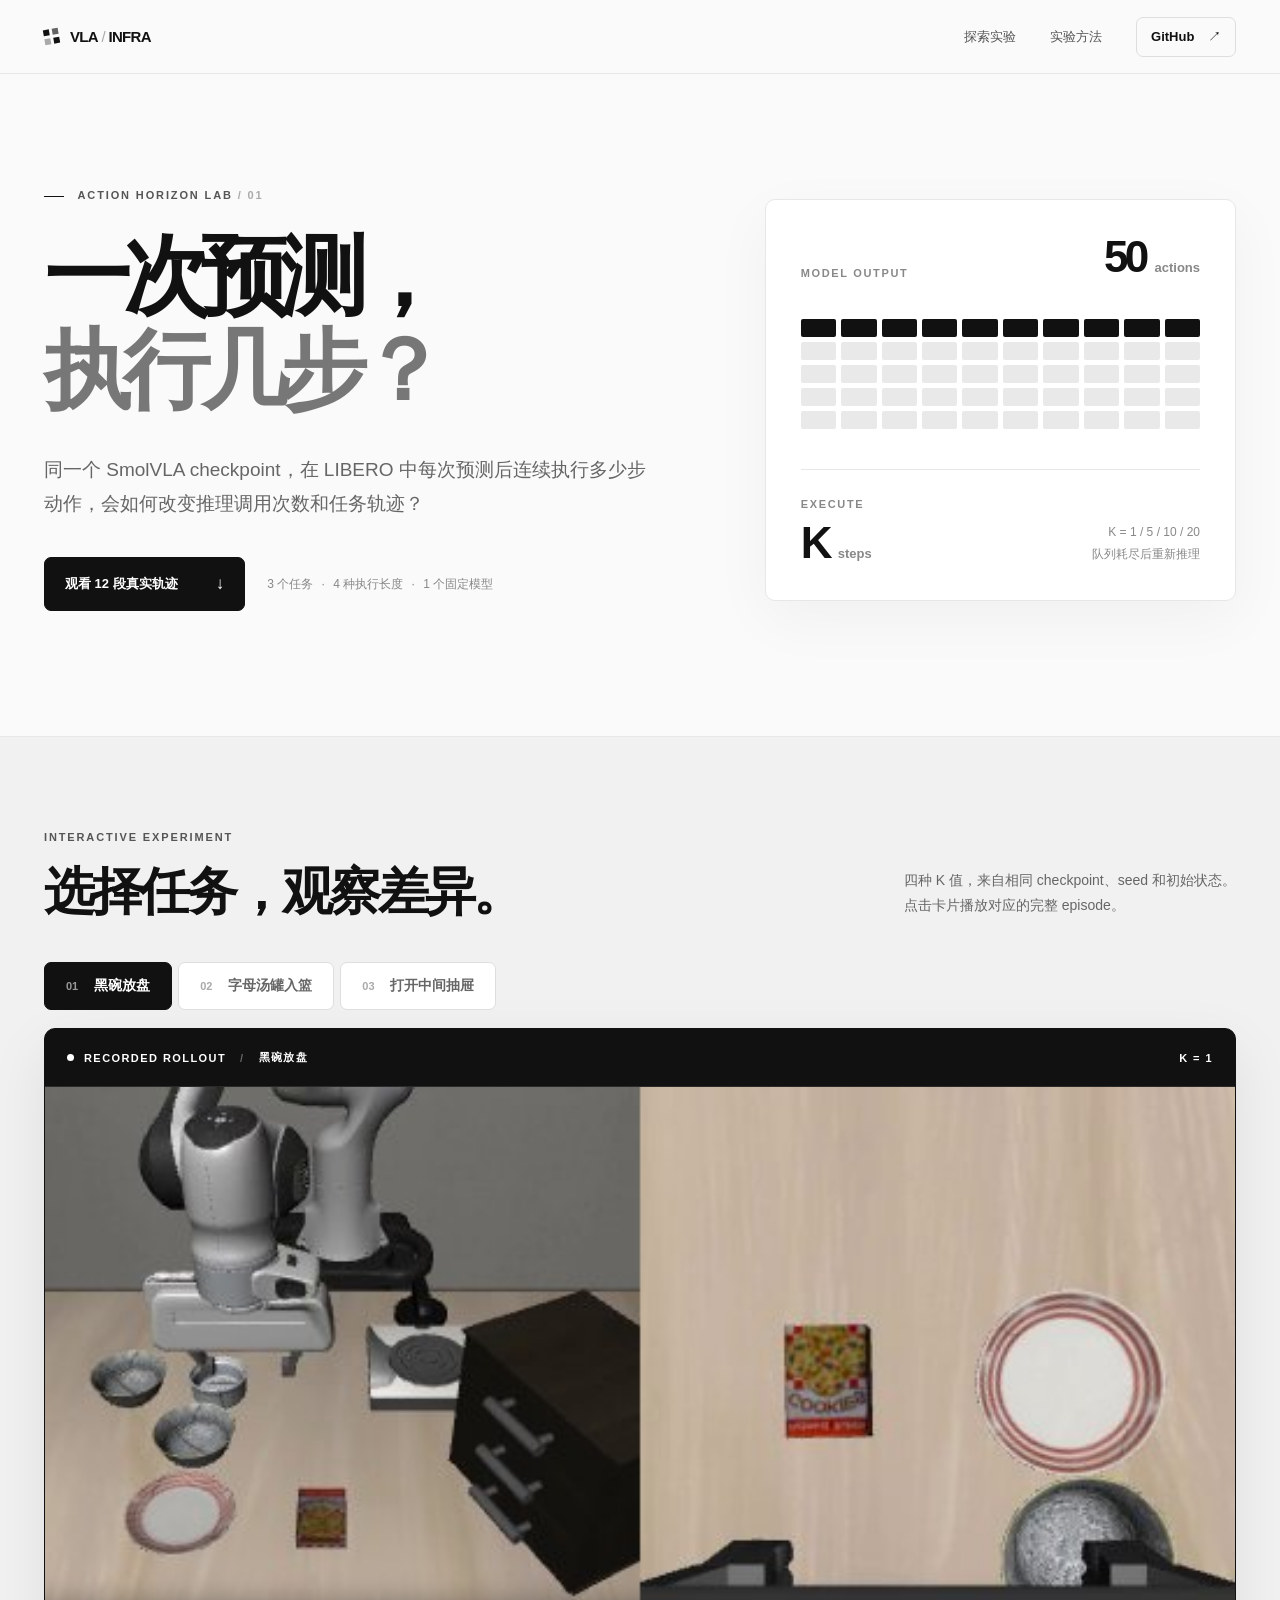
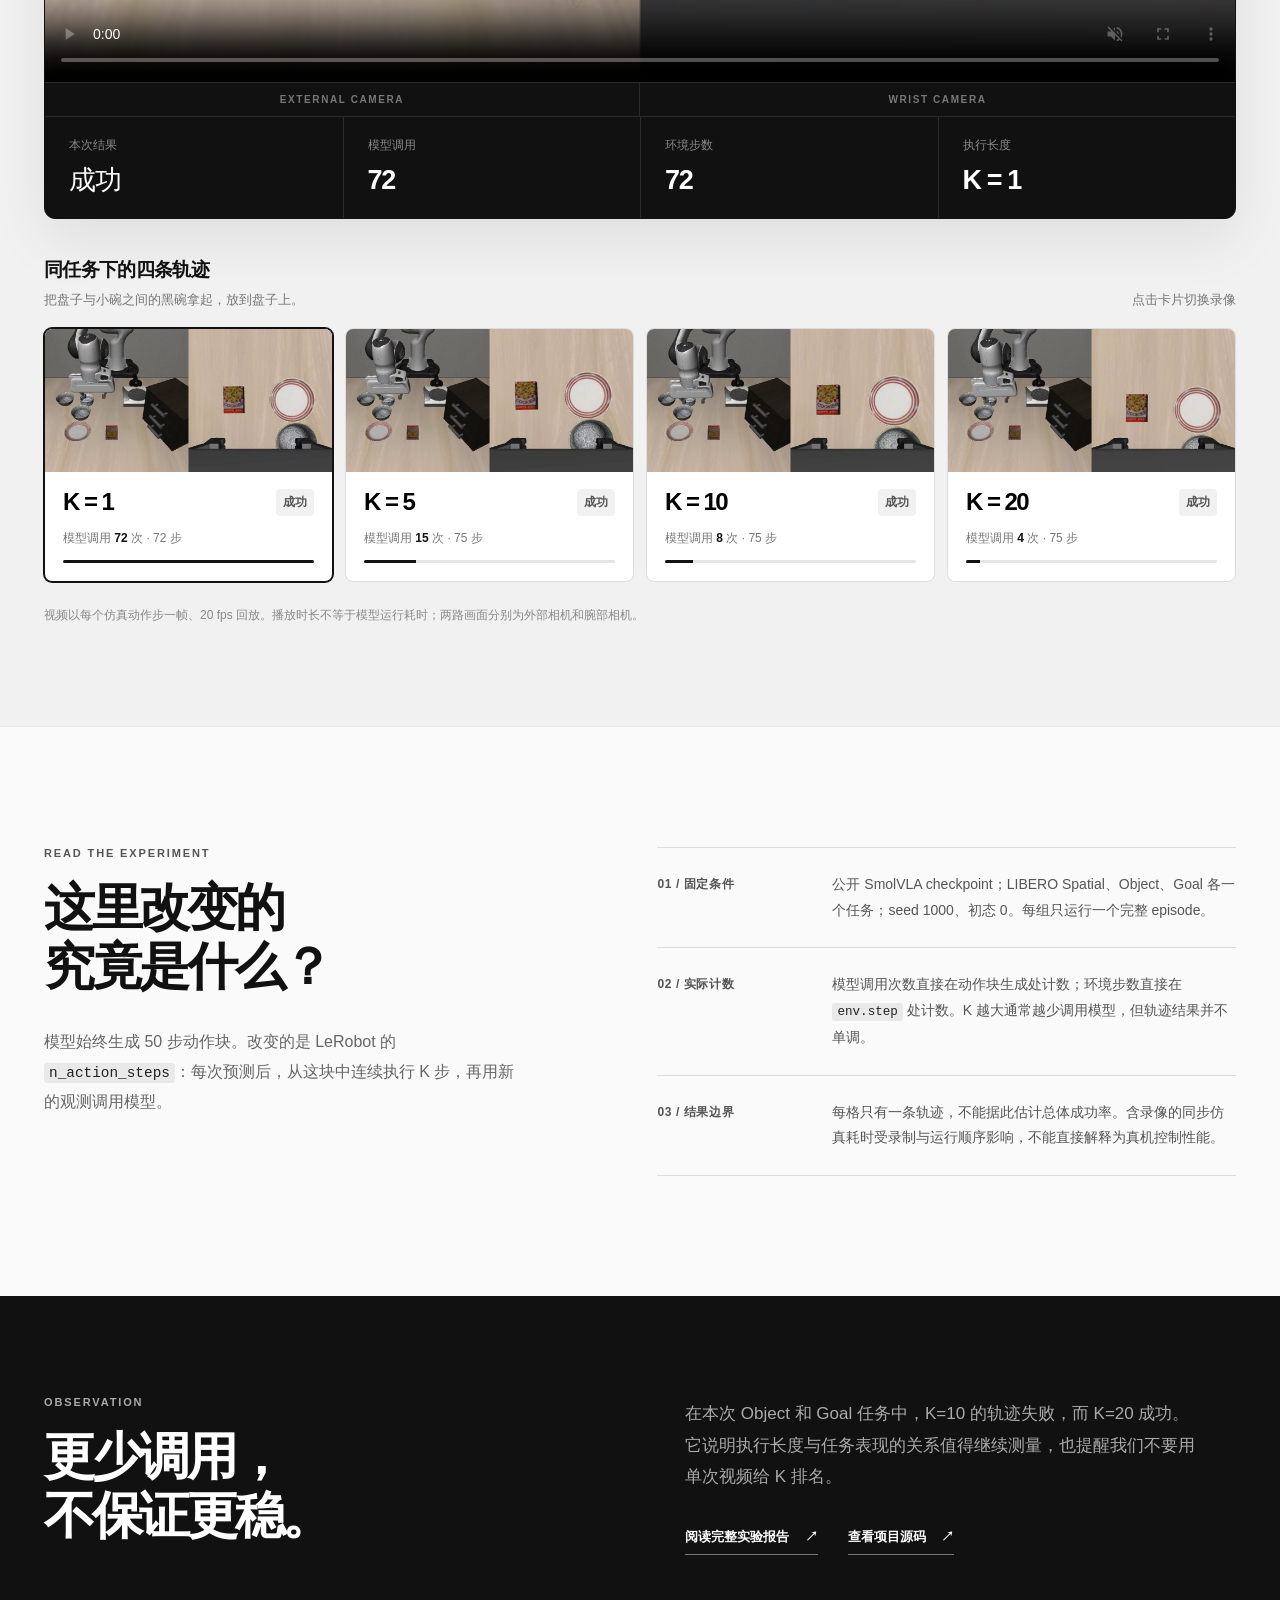
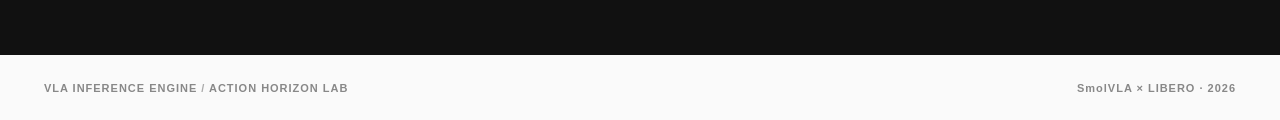
==== docs/index.html @ dbf10b49 "Add action horizon experiment and interactive showcase" ====
<!doctype html>
<html lang="zh-CN">
  <head>
    <meta charset="utf-8">
    <meta name="viewport" content="width=device-width, initial-scale=1">
    <meta name="theme-color" content="#fafafa">
    <meta name="description" content="SmolVLA × LIBERO：固定 50 步预测块，交互比较每次执行 1、5、10、20 步时的真实任务轨迹。">
    <title>Action Horizon Lab · VLA Inference Engine</title>
    <link rel="stylesheet" href="showcase/style.css">
    <script src="showcase/app.js" defer></script>
  </head>
  <body>
    <header class="site-header">
      <a class="brand" href="#top" aria-label="Action Horizon Lab 首页"><span class="brand-mark" aria-hidden="true"><i></i><i></i><i></i><i></i></span><span>VLA<span class="brand-light"> / </span>INFRA</span></a>
      <nav class="top-nav" aria-label="主导航">
        <a href="#explore">探索实验</a>
        <a href="#method">实验方法</a>
        <a class="repo-link" href="https://github.com/33Lucas33/VLA-Inference-Engine" target="_blank" rel="noopener noreferrer">GitHub <span aria-hidden="true">↗</span></a>
      </nav>
    </header>

    <main id="top">
      <section class="hero page-wrap" aria-labelledby="hero-title">
        <div class="hero-copy">
          <p class="eyebrow"><span class="eyebrow-line"></span> ACTION HORIZON LAB <span class="muted">/ 01</span></p>
          <h1 id="hero-title">一次预测，<br><span>执行几步？</span></h1>
          <p class="hero-lede">同一个 SmolVLA checkpoint，在 LIBERO 中每次预测后连续执行多少步动作，会如何改变推理调用次数和任务轨迹？</p>
          <div class="hero-actions"><a class="primary-action" href="#explore">观看 12 段真实轨迹 <span aria-hidden="true">↓</span></a><span class="hero-meta">3 个任务 <span>·</span> 4 种执行长度 <span>·</span> 1 个固定模型</span></div>
        </div>
        <div class="hero-diagram" aria-label="固定预测 50 步，每次只执行 K 步，然后重新预测">
          <div class="diagram-top"><span>MODEL OUTPUT</span><strong>50 <small>actions</small></strong></div>
          <div class="action-grid" aria-hidden="true"></div>
          <div class="diagram-rule"></div>
          <div class="diagram-bottom"><div><span>EXECUTE</span><strong>K <small>steps</small></strong></div><div class="diagram-note">K = 1 / 5 / 10 / 20<br>队列耗尽后重新推理</div></div>
        </div>
      </section>

      <section id="explore" class="explore-section">
        <div class="page-wrap">
          <div class="section-heading"><div><p class="eyebrow">INTERACTIVE EXPERIMENT</p><h2>选择任务，观察差异。</h2></div><p>四种 K 值，来自相同 checkpoint、seed 和初始状态。<br>点击卡片播放对应的完整 episode。</p></div>
          <div class="task-tabs" role="group" aria-label="选择 LIBERO 任务">
            <button class="task-tab is-active" type="button" data-task="libero_spatial" aria-pressed="true"><span class="task-index">01</span> 黑碗放盘</button>
            <button class="task-tab" type="button" data-task="libero_object" aria-pressed="false"><span class="task-index">02</span> 字母汤罐入篮</button>
            <button class="task-tab" type="button" data-task="libero_goal" aria-pressed="false"><span class="task-index">03</span> 打开中间抽屉</button>
          </div>
          <div class="viewer-shell">
            <div class="viewer-topline"><div class="viewer-label"><span class="live-dot"></span> RECORDED ROLLOUT <span class="viewer-divider">/</span> <span id="viewer-task-name">黑碗放盘</span></div><span id="viewer-case">K = 1</span></div>
            <div class="video-frame"><video id="episode-video" controls muted playsinline preload="metadata" aria-label="LIBERO 双相机任务录像"></video><div id="video-loading" class="video-loading">正在加载实验数据…</div></div>
            <div class="camera-labels"><span>EXTERNAL CAMERA</span><span>WRIST CAMERA</span></div>
            <div class="viewer-stats" aria-live="polite">
              <div><span class="stat-label">本次结果</span><strong id="stat-result">—</strong></div>
              <div><span class="stat-label">模型调用</span><strong id="stat-calls">—</strong></div>
              <div><span class="stat-label">环境步数</span><strong id="stat-steps">—</strong></div>
              <div><span class="stat-label">执行长度</span><strong id="stat-horizon">—</strong></div>
            </div>
          </div>
          <div class="case-heading"><div><h3>同任务下的四条轨迹</h3><p id="task-instruction">—</p></div><span>点击卡片切换录像</span></div>
          <div id="case-grid" class="case-grid" role="group" aria-label="选择每次预测后的执行步数"></div>
          <p class="explore-caption">视频以每个仿真动作步一帧、20 fps 回放。播放时长不等于模型运行耗时；两路画面分别为外部相机和腕部相机。</p>
        </div>
      </section>

      <section id="method" class="method-section page-wrap">
        <div class="method-intro"><p class="eyebrow">READ THE EXPERIMENT</p><h2>这里改变的<br>究竟是什么？</h2><p>模型始终生成 50 步动作块。改变的是 LeRobot 的 <code>n_action_steps</code>：每次预测后，从这块中连续执行 K 步，再用新的观测调用模型。</p></div>
        <div class="method-list">
          <div class="method-item"><span>01 / 固定条件</span><p>公开 SmolVLA checkpoint；LIBERO Spatial、Object、Goal 各一个任务；seed 1000、初态 0。每组只运行一个完整 episode。</p></div>
          <div class="method-item"><span>02 / 实际计数</span><p>模型调用次数直接在动作块生成处计数；环境步数直接在 <code>env.step</code> 处计数。K 越大通常越少调用模型，但轨迹结果并不单调。</p></div>
          <div class="method-item"><span>03 / 结果边界</span><p>每格只有一条轨迹，不能据此估计总体成功率。含录像的同步仿真耗时受录制与运行顺序影响，不能直接解释为真机控制性能。</p></div>
        </div>
      </section>

      <section class="takeaway-section"><div class="page-wrap takeaway-layout"><div><p class="eyebrow">OBSERVATION</p><h2>更少调用，<br>不保证更稳。</h2></div><div><p>在本次 Object 和 Goal 任务中，K=10 的轨迹失败，而 K=20 成功。它说明执行长度与任务表现的关系值得继续测量，也提醒我们不要用单次视频给 K 排名。</p><div class="takeaway-links"><a href="https://github.com/33Lucas33/VLA-Inference-Engine/blob/main/docs/experiments/action_horizon_20261120/REPORT.zh-CN.md" target="_blank" rel="noopener noreferrer">阅读完整实验报告 <span aria-hidden="true">↗</span></a><a href="https://github.com/33Lucas33/VLA-Inference-Engine" target="_blank" rel="noopener noreferrer">查看项目源码 <span aria-hidden="true">↗</span></a></div></div></div></section>
    </main>
    <footer class="site-footer page-wrap"><span>VLA INFERENCE ENGINE <span class="muted">/</span> ACTION HORIZON LAB</span><span>SmolVLA × LIBERO · 2026</span></footer>
  </body>
</html>
---- docs/showcase/style.css ----
:root{color-scheme:light;font-family:Inter,"Helvetica Neue",Arial,"Noto Sans SC","Microsoft YaHei",sans-serif;font-size:16px;background:#fafafa;color:#111;scroll-behavior:smooth}*{box-sizing:border-box}body{margin:0}button,video{font:inherit}a{color:inherit;text-decoration:none}button{cursor:pointer}.page-wrap{width:min(1280px,calc(100% - 88px));margin:0 auto}.site-header{height:74px;border-bottom:1px solid #e7e7e7;display:flex;align-items:center;justify-content:space-between;padding:0 max(44px,calc((100vw - 1280px)/2));background:rgba(250,250,250,.92);position:relative;z-index:2}.brand{display:inline-flex;align-items:center;gap:11px;font-size:15px;font-weight:760;letter-spacing:-.045em}.brand-light{font-weight:400;color:#aaa}.brand-mark{display:grid;grid-template-columns:repeat(2,6px);gap:3px;transform:rotate(-10deg)}.brand-mark i{height:6px;width:6px;background:#111;display:block}.brand-mark i:nth-child(2){opacity:.65}.brand-mark i:nth-child(3){opacity:.35}.top-nav{display:flex;align-items:center;gap:34px;font-size:13px;font-weight:550;color:#555}.top-nav a:hover,.takeaway-links a:hover{color:#000}.repo-link{border:1px solid #dedede;border-radius:7px;padding:10px 14px;color:#111}.repo-link:hover{border-color:#999}.repo-link span{margin-left:10px}.hero{display:grid;grid-template-columns:minmax(0,1.16fr) minmax(350px,.84fr);gap:70px;align-items:center;padding-top:115px;padding-bottom:125px;min-height:610px}.eyebrow{font-size:11px;letter-spacing:.17em;font-weight:750;margin:0 0 28px;color:#555}.eyebrow-line{display:inline-block;width:20px;height:1px;background:#111;vertical-align:middle;margin-right:9px}.muted{color:#aaa}.hero h1{font-size:clamp(58px,6.8vw,102px);letter-spacing:-.095em;line-height:1.08;margin:0;font-weight:690}.hero h1 span{color:#777}.hero-lede{font-size:19px;line-height:1.8;color:#666;max-width:605px;margin:36px 0 36px}.hero-actions{display:flex;align-items:center;flex-wrap:wrap;gap:22px}.primary-action{background:#111;color:#fff;display:inline-flex;align-items:center;gap:38px;padding:16px 20px;border:1px solid #111;border-radius:7px;font-size:13px;font-weight:650;transition:background .2s,transform .2s}.primary-action:hover{background:#333;transform:translateY(-2px)}.primary-action span{font-size:17px;font-weight:400}.hero-meta{font-size:12px;color:#888}.hero-meta span{padding:0 5px}.hero-diagram{background:#fff;border:1px solid #e7e7e7;border-radius:10px;box-shadow:0 18px 60px rgba(0,0,0,.045);padding:35px;max-width:475px;width:100%;justify-self:end}.diagram-top,.diagram-bottom{display:flex;align-items:end;justify-content:space-between}.diagram-top>span,.diagram-bottom span{font-size:11px;letter-spacing:.15em;font-weight:700;color:#888}.diagram-top strong,.diagram-bottom strong{font-size:44px;letter-spacing:-.08em;line-height:1;font-weight:650}.diagram-top small,.diagram-bottom small{font-size:13px;font-weight:550;letter-spacing:0;color:#888}.action-grid{display:grid;grid-template-columns:repeat(10,1fr);gap:5px;margin:40px 0}.action-grid i{height:18px;border-radius:2px;background:#e9e9e9}.action-grid i.active{background:#111}.diagram-rule{height:1px;background:#e7e7e7;margin-bottom:28px}.diagram-bottom{align-items:end}.diagram-bottom>div:first-child{display:grid;gap:11px}.diagram-note{font-size:12px;line-height:1.8;color:#888;text-align:right}.explore-section{background:#f1f1f1;border-top:1px solid #e7e7e7;border-bottom:1px solid #e7e7e7;padding:94px 0 100px}.section-heading{display:flex;align-items:end;justify-content:space-between;gap:30px;margin-bottom:40px}.section-heading .eyebrow,.method-section .eyebrow,.takeaway-section .eyebrow{margin-bottom:20px}.section-heading h2,.method-intro h2,.takeaway-section h2{font-size:clamp(36px,4vw,56px);line-height:1.15;letter-spacing:-.065em;margin:0;font-weight:650}.section-heading>p{margin:0 0 4px;font-size:14px;line-height:1.8;color:#666}.task-tabs{display:flex;gap:6px;margin-bottom:18px;flex-wrap:wrap}.task-tab{border:1px solid #dedede;background:#fff;color:#666;padding:14px 21px;border-radius:7px;font-size:14px;font-weight:630;transition:background .15s,border-color .15s,color .15s}.task-tab:hover{border-color:#999}.task-tab.is-active{background:#111;border-color:#111;color:#fff}.task-index{font-size:11px;color:#aaa;margin-right:12px}.task-tab.is-active .task-index{color:#999}.viewer-shell{background:#111;color:#fff;border:1px solid #111;border-radius:11px;overflow:hidden;box-shadow:0 20px 60px rgba(0,0,0,.08)}.viewer-topline{height:58px;padding:0 22px;display:flex;align-items:center;justify-content:space-between;border-bottom:1px solid #2a2a2a;font-size:11px;font-weight:700;letter-spacing:.13em}.viewer-label{display:flex;align-items:center;gap:10px}.live-dot{display:block;width:7px;height:7px;border-radius:50%;background:#fff}.viewer-divider{color:#666;margin:0 4px}.video-frame{background:#090909;position:relative;display:flex;align-items:center;justify-content:center;min-height:350px}.video-frame video{display:block;width:100%;max-height:620px;aspect-ratio:2/1;object-fit:contain;background:#090909}.video-loading{position:absolute;inset:0;display:grid;place-items:center;color:#aaa;font-size:14px;background:#111}.video-loading[hidden]{display:none}.camera-labels{display:grid;grid-template-columns:1fr 1fr;border-top:1px solid #2a2a2a}.camera-labels span{font-size:10px;letter-spacing:.16em;font-weight:700;color:#777;text-align:center;padding:11px}.camera-labels span:first-child{border-right:1px solid #2a2a2a}.viewer-stats{display:grid;grid-template-columns:repeat(4,1fr);border-top:1px solid #2a2a2a}.viewer-stats>div{padding:20px 24px;display:grid;gap:8px}.viewer-stats>div+div{border-left:1px solid #2a2a2a}.stat-label{font-size:12px;color:#888}.viewer-stats strong{font-size:27px;font-weight:580;letter-spacing:-.05em}.viewer-stats strong.fail{color:#ff9b9b}.case-heading{display:flex;align-items:end;justify-content:space-between;gap:20px;margin:38px 0 18px}.case-heading h3{font-size:19px;margin:0 0 7px;letter-spacing:-.035em}.case-heading p,.case-heading>span{font-size:13px;color:#777;line-height:1.5;margin:0}.case-grid{display:grid;grid-template-columns:repeat(4,1fr);gap:12px}.case-card{padding:0;text-align:left;background:#fff;border:1px solid #ddd;border-radius:8px;overflow:hidden;transition:border-color .15s,transform .15s,box-shadow .15s;min-width:0}.case-card:hover{transform:translateY(-2px);border-color:#999}.case-card.is-active{border-color:#111;box-shadow:0 0 0 1px #111}.case-card img{width:100%;aspect-ratio:2/1;object-fit:cover;display:block;background:#222}.card-body{padding:16px 18px 18px}.card-top{display:flex;justify-content:space-between;align-items:center;gap:8px}.card-k{font-size:24px;font-weight:650;letter-spacing:-.065em}.card-status{font-size:12px;font-weight:650;border-radius:4px;padding:5px 7px;background:#f1f1f1;color:#555}.card-status.fail{background:#fff1f1;color:#b92323}.card-details{font-size:12px;color:#777;margin-top:14px}.card-details b{color:#111;font-weight:700}.card-meter{height:3px;background:#e5e5e5;margin-top:13px;border-radius:3px;overflow:hidden}.card-meter i{display:block;height:100%;background:#111}.explore-caption{font-size:12px;color:#888;line-height:1.7;margin:23px 0 0}.method-section{display:grid;grid-template-columns:.95fr 1.05fr;gap:90px;padding-top:120px;padding-bottom:120px}.method-intro>p:last-child{font-size:16px;line-height:1.85;color:#666;max-width:480px;margin:31px 0 0}.method-list{border-top:1px solid #ddd}.method-item{display:grid;grid-template-columns:145px 1fr;gap:30px;padding:24px 0;border-bottom:1px solid #ddd}.method-item>span{font-size:12px;letter-spacing:.05em;font-weight:700;color:#555;margin-top:4px}.method-item p{font-size:14px;line-height:1.85;color:#555;margin:0}.method-item code,.method-intro code{background:#e9e9e9;color:#222;padding:2px 5px;border-radius:3px;font-size:.9em}.takeaway-section{background:#111;color:#fff;padding:100px 0}.takeaway-layout{display:grid;grid-template-columns:1fr 1fr;gap:90px}.takeaway-section .eyebrow{color:#aaa}.takeaway-layout>div:last-child{max-width:520px}.takeaway-layout>div:last-child>p{font-size:17px;line-height:1.85;color:#aaa;margin:2px 0 35px}.takeaway-links{display:flex;flex-wrap:wrap;gap:30px}.takeaway-links a{font-size:13px;font-weight:650;border-bottom:1px solid #777;padding-bottom:8px}.takeaway-links a:hover{color:#ddd}.takeaway-links span{margin-left:12px}.site-footer{display:flex;justify-content:space-between;align-items:center;padding-top:27px;padding-bottom:27px;font-size:11px;letter-spacing:.09em;font-weight:650;color:#888}a:focus-visible,button:focus-visible,video:focus-visible{outline:3px solid #666;outline-offset:3px}@media(max-width:950px){.hero{grid-template-columns:1fr;gap:60px;padding-top:90px;padding-bottom:90px}.hero-diagram{justify-self:start;max-width:530px}.method-section,.takeaway-layout{gap:40px}.case-grid{grid-template-columns:repeat(2,1fr)}}@media(max-width:650px){.page-wrap{width:min(100% - 36px,1280px)}.site-header{padding:0 18px;height:64px}.top-nav{gap:10px}.top-nav>a:not(.repo-link){display:none}.repo-link{padding:9px 11px}.hero{padding-top:72px;padding-bottom:80px;gap:45px;min-height:0}.hero h1{font-size:clamp(53px,12vw,78px)}.hero-lede{font-size:16px;margin:26px 0 28px}.hero-diagram{padding:24px}.action-grid{gap:4px;margin:28px 0}.action-grid i{height:13px}.explore-section{padding:70px 0}.section-heading{display:block}.section-heading>p{margin:22px 0 0}.task-tabs{display:grid;grid-template-columns:1fr}.task-tab{text-align:left}.video-frame{min-height:190px}.viewer-topline{padding:0 14px;font-size:10px}.camera-labels span{font-size:9px}.viewer-stats{grid-template-columns:repeat(2,1fr)}.viewer-stats>div{padding:16px}.viewer-stats>div:nth-child(3){border-left:0;border-top:1px solid #2a2a2a}.viewer-stats>div:nth-child(4){border-top:1px solid #2a2a2a}.case-heading{align-items:start;display:block}.case-heading>span{display:block;margin-top:8px}.case-grid{gap:9px}.card-body{padding:12px}.card-k{font-size:20px}.card-details{line-height:1.6}.method-section,.takeaway-layout{display:block}.method-section{padding-top:80px;padding-bottom:80px}.method-list{margin-top:50px}.method-item{grid-template-columns:1fr;gap:10px}.takeaway-section{padding:75px 0}.takeaway-layout>div:last-child{margin-top:32px}.site-footer{gap:12px;align-items:start;flex-direction:column}}
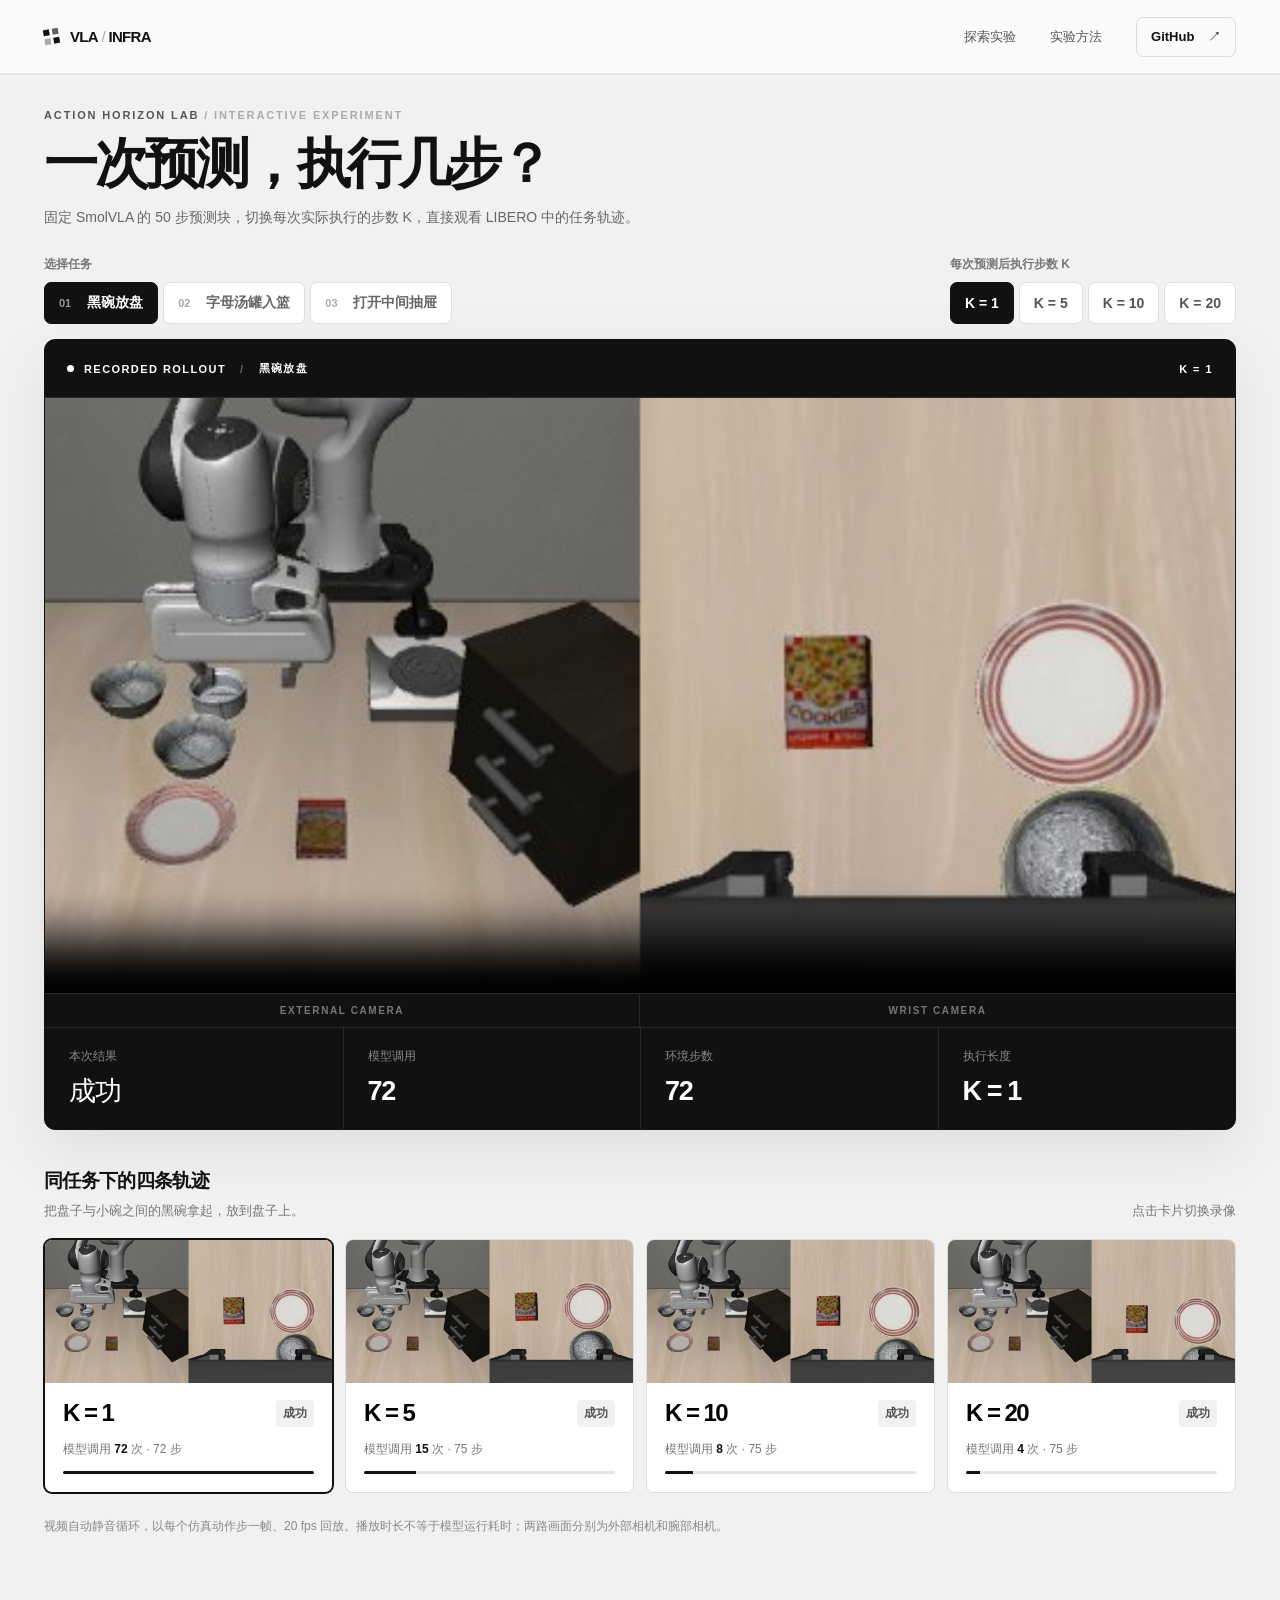
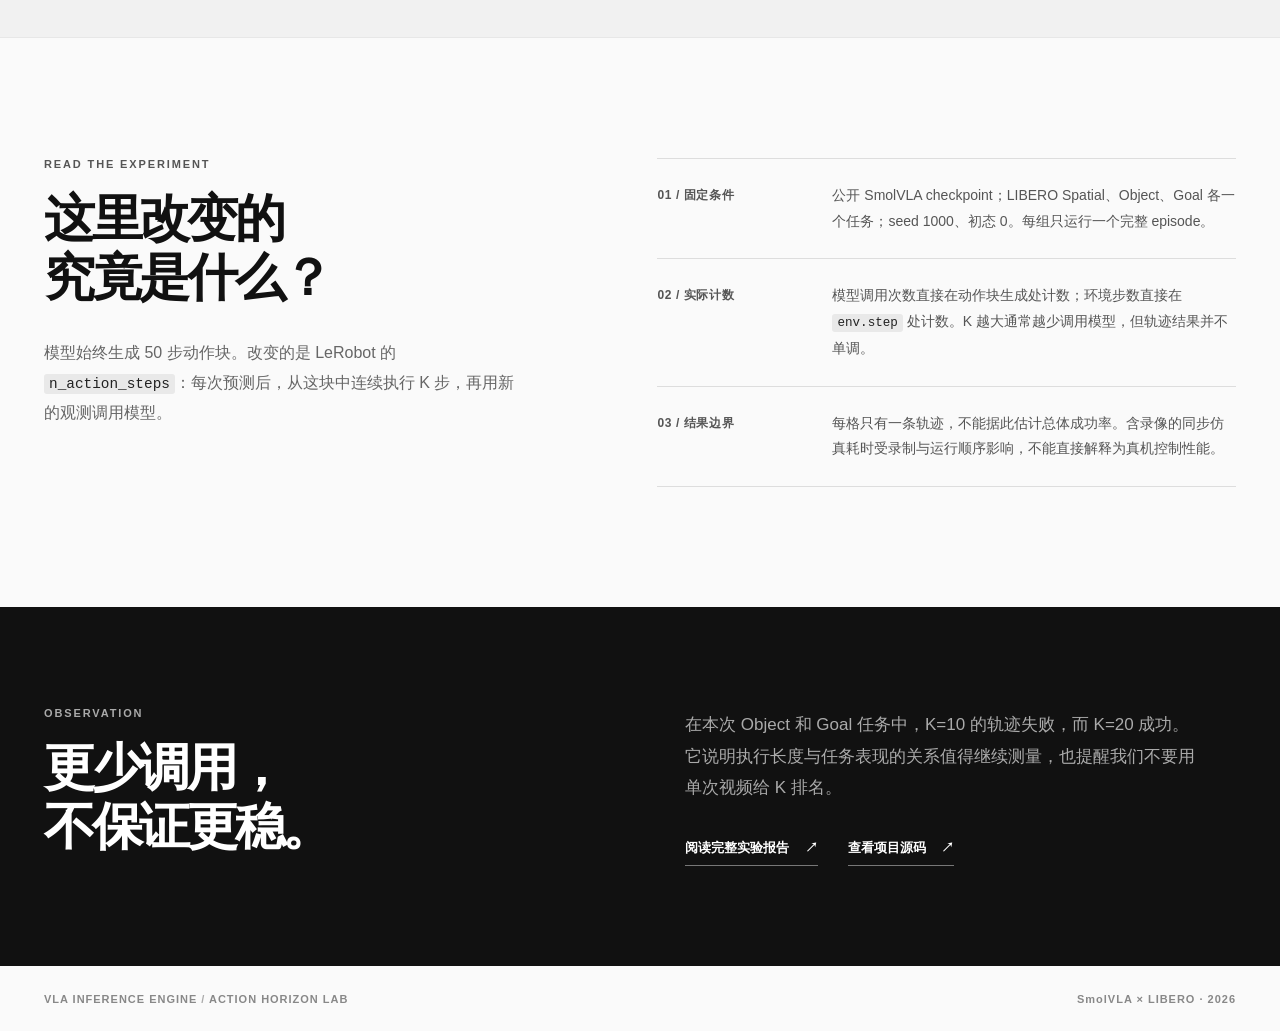
==== commit 9506709f: "Show video and horizon controls on first screen" ====
--- a/docs/index.html
+++ b/docs/index.html
@@ -7,6 +7,7 @@
     <meta name="description" content="SmolVLA × LIBERO：固定 50 步预测块，交互比较每次执行 1、5、10、20 步时的真实任务轨迹。">
     <title>Action Horizon Lab · VLA Inference Engine</title>
     <link rel="stylesheet" href="showcase/style.css">
+    <link rel="stylesheet" href="showcase/first-screen.css">
     <script src="showcase/app.js" defer></script>
   </head>
   <body>
@@ -20,32 +21,35 @@
     </header>
 
     <main id="top">
-      <section class="hero page-wrap" aria-labelledby="hero-title">
-        <div class="hero-copy">
-          <p class="eyebrow"><span class="eyebrow-line"></span> ACTION HORIZON LAB <span class="muted">/ 01</span></p>
-          <h1 id="hero-title">一次预测，<br><span>执行几步？</span></h1>
-          <p class="hero-lede">同一个 SmolVLA checkpoint，在 LIBERO 中每次预测后连续执行多少步动作，会如何改变推理调用次数和任务轨迹？</p>
-          <div class="hero-actions"><a class="primary-action" href="#explore">观看 12 段真实轨迹 <span aria-hidden="true">↓</span></a><span class="hero-meta">3 个任务 <span>·</span> 4 种执行长度 <span>·</span> 1 个固定模型</span></div>
-        </div>
-        <div class="hero-diagram" aria-label="固定预测 50 步，每次只执行 K 步，然后重新预测">
-          <div class="diagram-top"><span>MODEL OUTPUT</span><strong>50 <small>actions</small></strong></div>
-          <div class="action-grid" aria-hidden="true"></div>
-          <div class="diagram-rule"></div>
-          <div class="diagram-bottom"><div><span>EXECUTE</span><strong>K <small>steps</small></strong></div><div class="diagram-note">K = 1 / 5 / 10 / 20<br>队列耗尽后重新推理</div></div>
-        </div>
-      </section>
-
-      <section id="explore" class="explore-section">
+      <section id="explore" class="explore-section first-screen" aria-labelledby="hero-title">
         <div class="page-wrap">
-          <div class="section-heading"><div><p class="eyebrow">INTERACTIVE EXPERIMENT</p><h2>选择任务，观察差异。</h2></div><p>四种 K 值，来自相同 checkpoint、seed 和初始状态。<br>点击卡片播放对应的完整 episode。</p></div>
-          <div class="task-tabs" role="group" aria-label="选择 LIBERO 任务">
-            <button class="task-tab is-active" type="button" data-task="libero_spatial" aria-pressed="true"><span class="task-index">01</span> 黑碗放盘</button>
-            <button class="task-tab" type="button" data-task="libero_object" aria-pressed="false"><span class="task-index">02</span> 字母汤罐入篮</button>
-            <button class="task-tab" type="button" data-task="libero_goal" aria-pressed="false"><span class="task-index">03</span> 打开中间抽屉</button>
+          <div class="first-screen-intro">
+            <p class="eyebrow">ACTION HORIZON LAB <span class="muted">/ INTERACTIVE EXPERIMENT</span></p>
+            <h1 id="hero-title">一次预测，执行几步？</h1>
+            <p>固定 SmolVLA 的 50 步预测块，切换每次实际执行的步数 K，直接观看 LIBERO 中的任务轨迹。</p>
+          </div>
+          <div class="selector-row">
+            <div class="selector-block">
+              <span class="selector-label">选择任务</span>
+              <div class="task-tabs" role="group" aria-label="选择 LIBERO 任务">
+                <button class="task-tab is-active" type="button" data-task="libero_spatial" aria-pressed="true"><span class="task-index">01</span> 黑碗放盘</button>
+                <button class="task-tab" type="button" data-task="libero_object" aria-pressed="false"><span class="task-index">02</span> 字母汤罐入篮</button>
+                <button class="task-tab" type="button" data-task="libero_goal" aria-pressed="false"><span class="task-index">03</span> 打开中间抽屉</button>
+              </div>
+            </div>
+            <div class="selector-block">
+              <span class="selector-label">每次预测后执行步数 K</span>
+              <div class="horizon-tabs" role="group" aria-label="选择每次预测后的执行步数 K">
+                <button class="horizon-tab is-active" type="button" data-horizon="1" aria-pressed="true">K = 1</button>
+                <button class="horizon-tab" type="button" data-horizon="5" aria-pressed="false">K = 5</button>
+                <button class="horizon-tab" type="button" data-horizon="10" aria-pressed="false">K = 10</button>
+                <button class="horizon-tab" type="button" data-horizon="20" aria-pressed="false">K = 20</button>
+              </div>
+            </div>
           </div>
           <div class="viewer-shell">
             <div class="viewer-topline"><div class="viewer-label"><span class="live-dot"></span> RECORDED ROLLOUT <span class="viewer-divider">/</span> <span id="viewer-task-name">黑碗放盘</span></div><span id="viewer-case">K = 1</span></div>
-            <div class="video-frame"><video id="episode-video" controls muted playsinline preload="metadata" aria-label="LIBERO 双相机任务录像"></video><div id="video-loading" class="video-loading">正在加载实验数据…</div></div>
+            <div class="video-frame"><video id="episode-video" src="showcase/videos/spatial-k1.mp4" poster="showcase/posters/spatial-k1.jpg" controls autoplay loop muted playsinline preload="metadata" aria-label="LIBERO 双相机任务录像"></video><div id="video-loading" class="video-loading" hidden>正在加载实验数据…</div></div>
             <div class="camera-labels"><span>EXTERNAL CAMERA</span><span>WRIST CAMERA</span></div>
             <div class="viewer-stats" aria-live="polite">
               <div><span class="stat-label">本次结果</span><strong id="stat-result">—</strong></div>
@@ -56,7 +60,7 @@
           </div>
           <div class="case-heading"><div><h3>同任务下的四条轨迹</h3><p id="task-instruction">—</p></div><span>点击卡片切换录像</span></div>
           <div id="case-grid" class="case-grid" role="group" aria-label="选择每次预测后的执行步数"></div>
-          <p class="explore-caption">视频以每个仿真动作步一帧、20 fps 回放。播放时长不等于模型运行耗时；两路画面分别为外部相机和腕部相机。</p>
+          <p class="explore-caption">视频自动静音循环，以每个仿真动作步一帧、20 fps 回放。播放时长不等于模型运行耗时；两路画面分别为外部相机和腕部相机。</p>
         </div>
       </section>
 
--- a/docs/showcase/first-screen.css
+++ b/docs/showcase/first-screen.css
@@ -0,0 +1,108 @@
+.first-screen {
+  padding-top: 34px;
+}
+
+.first-screen-intro .eyebrow {
+  margin-bottom: 10px;
+}
+
+.first-screen-intro h1 {
+  margin: 0;
+  font-size: clamp(36px, 4.2vw, 56px);
+  font-weight: 650;
+  letter-spacing: -.065em;
+  line-height: 1.2;
+}
+
+.first-screen-intro > p:last-child {
+  margin: 10px 0 0;
+  color: #666;
+  font-size: 14px;
+  line-height: 1.7;
+}
+
+.selector-row {
+  display: flex;
+  align-items: flex-end;
+  justify-content: space-between;
+  flex-wrap: wrap;
+  gap: 22px;
+  margin: 27px 0 15px;
+}
+
+.selector-block {
+  min-width: 0;
+}
+
+.selector-label {
+  display: block;
+  color: #777;
+  font-size: 12px;
+  font-weight: 650;
+  margin-bottom: 9px;
+}
+
+.first-screen .task-tabs,
+.horizon-tabs {
+  display: flex;
+  flex-wrap: wrap;
+  gap: 5px;
+  margin: 0;
+}
+
+.first-screen .task-tab,
+.horizon-tab {
+  min-height: 42px;
+  padding: 10px 14px;
+}
+
+.horizon-tab {
+  background: #fff;
+  border: 1px solid #dedede;
+  border-radius: 7px;
+  color: #555;
+  font-size: 14px;
+  font-weight: 650;
+}
+
+.horizon-tab:hover {
+  border-color: #999;
+}
+
+.horizon-tab.is-active {
+  background: #111;
+  border-color: #111;
+  color: #fff;
+}
+
+@media (max-width: 650px) {
+  .first-screen {
+    padding-top: 24px;
+  }
+
+  .first-screen-intro h1 {
+    font-size: 36px;
+  }
+
+  .selector-row {
+    display: block;
+    margin-top: 20px;
+  }
+
+  .selector-block + .selector-block {
+    margin-top: 14px;
+  }
+
+  .first-screen .task-tabs {
+    display: flex;
+  }
+
+  .first-screen .task-tab {
+    padding: 9px 11px;
+    font-size: 14px;
+  }
+
+  .task-index {
+    display: none;
+  }
+}
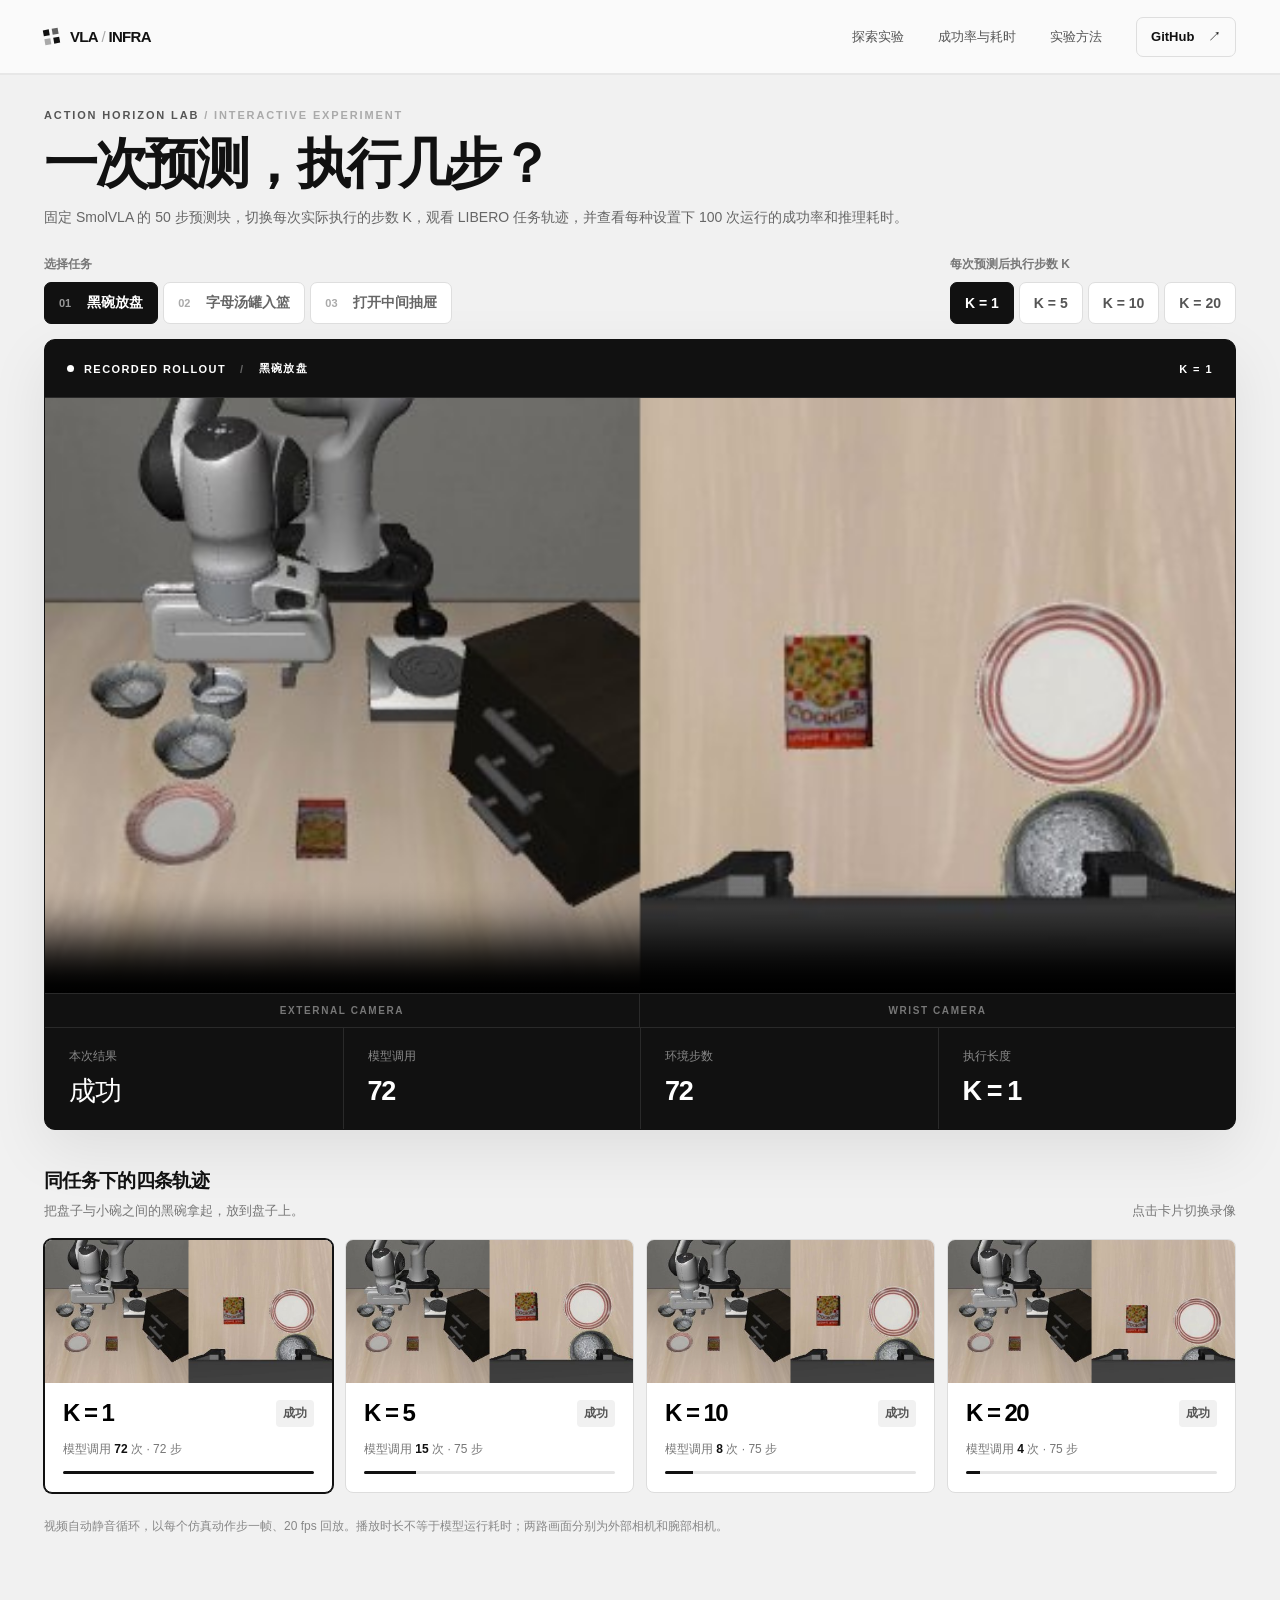
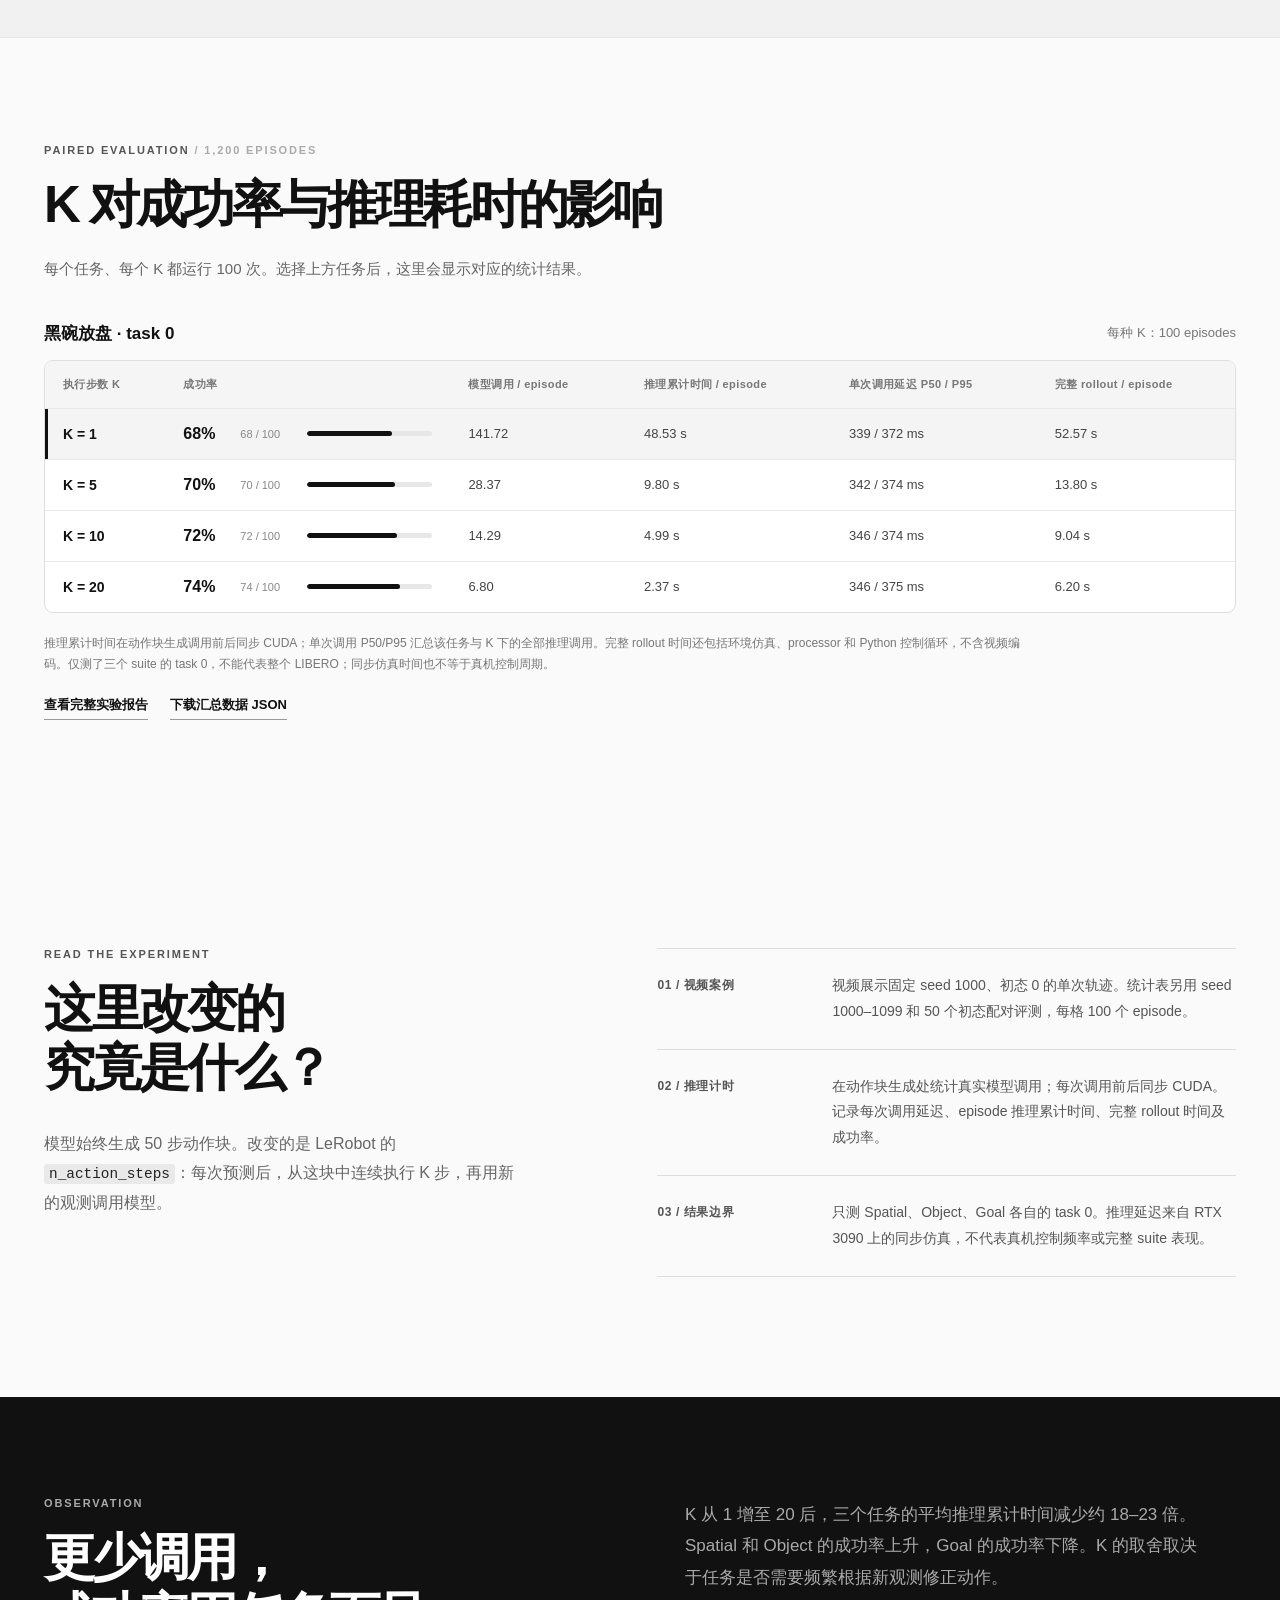
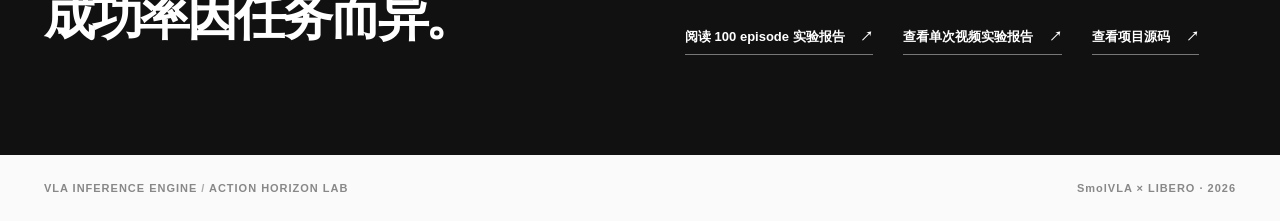
==== commit 3285baf6: "Add K success-rate and inference latency to showcase" ====
--- a/docs/index.html
+++ b/docs/index.html
@@ -4,10 +4,11 @@
     <meta charset="utf-8">
     <meta name="viewport" content="width=device-width, initial-scale=1">
     <meta name="theme-color" content="#fafafa">
-    <meta name="description" content="SmolVLA × LIBERO：固定 50 步预测块，交互比较每次执行 1、5、10、20 步时的真实任务轨迹。">
+    <meta name="description" content="SmolVLA × LIBERO：切换 K 值观看任务轨迹，并比较三个任务各 100 次运行的成功率与推理耗时。">
     <title>Action Horizon Lab · VLA Inference Engine</title>
     <link rel="stylesheet" href="showcase/style.css">
     <link rel="stylesheet" href="showcase/first-screen.css">
+    <link rel="stylesheet" href="showcase/success-rate.css">
     <script src="showcase/app.js" defer></script>
   </head>
   <body>
@@ -15,6 +16,7 @@
       <a class="brand" href="#top" aria-label="Action Horizon Lab 首页"><span class="brand-mark" aria-hidden="true"><i></i><i></i><i></i><i></i></span><span>VLA<span class="brand-light"> / </span>INFRA</span></a>
       <nav class="top-nav" aria-label="主导航">
         <a href="#explore">探索实验</a>
+        <a href="#success-rate">成功率与耗时</a>
         <a href="#method">实验方法</a>
         <a class="repo-link" href="https://github.com/33Lucas33/VLA-Inference-Engine" target="_blank" rel="noopener noreferrer">GitHub <span aria-hidden="true">↗</span></a>
       </nav>
@@ -26,7 +28,7 @@
           <div class="first-screen-intro">
             <p class="eyebrow">ACTION HORIZON LAB <span class="muted">/ INTERACTIVE EXPERIMENT</span></p>
             <h1 id="hero-title">一次预测，执行几步？</h1>
-            <p>固定 SmolVLA 的 50 步预测块，切换每次实际执行的步数 K，直接观看 LIBERO 中的任务轨迹。</p>
+            <p>固定 SmolVLA 的 50 步预测块，切换每次实际执行的步数 K，观看 LIBERO 任务轨迹，并查看每种设置下 100 次运行的成功率和推理耗时。</p>
           </div>
           <div class="selector-row">
             <div class="selector-block">
@@ -64,16 +66,33 @@
         </div>
       </section>
 
+      <section id="success-rate" class="success-section page-wrap" aria-labelledby="success-title">
+        <div class="success-heading">
+          <p class="eyebrow">PAIRED EVALUATION <span class="muted">/ 1,200 EPISODES</span></p>
+          <h2 id="success-title">K 对成功率与推理耗时的影响</h2>
+          <p>每个任务、每个 K 都运行 100 次。选择上方任务后，这里会显示对应的统计结果。</p>
+        </div>
+        <div class="success-context"><span id="stats-task-title">黑碗放盘 · task 0</span><span id="stats-episode-count">每种 K：100 episodes</span></div>
+        <div class="success-table-wrap" role="region" aria-label="成功率与推理耗时统计表" tabindex="0">
+          <table class="success-table">
+            <thead><tr><th scope="col">执行步数 K</th><th scope="col">成功率</th><th scope="col">模型调用 / episode</th><th scope="col">推理累计时间 / episode</th><th scope="col">单次调用延迟 P50 / P95</th><th scope="col">完整 rollout / episode</th></tr></thead>
+            <tbody id="success-table-body"><tr><td colspan="6">正在加载统计数据…</td></tr></tbody>
+          </table>
+        </div>
+        <p class="success-note">推理累计时间在动作块生成调用前后同步 CUDA；单次调用 P50/P95 汇总该任务与 K 下的全部推理调用。完整 rollout 时间还包括环境仿真、processor 和 Python 控制循环，不含视频编码。仅测了三个 suite 的 task 0，不能代表整个 LIBERO；同步仿真时间也不等于真机控制周期。</p>
+        <div class="success-links"><a href="https://github.com/33Lucas33/VLA-Inference-Engine/blob/main/docs/experiments/action_horizon_success_rate_20261121/REPORT.zh-CN.md" target="_blank" rel="noopener noreferrer">查看完整实验报告</a><a href="showcase/success-rate.json">下载汇总数据 JSON</a></div>
+      </section>
+
       <section id="method" class="method-section page-wrap">
         <div class="method-intro"><p class="eyebrow">READ THE EXPERIMENT</p><h2>这里改变的<br>究竟是什么？</h2><p>模型始终生成 50 步动作块。改变的是 LeRobot 的 <code>n_action_steps</code>：每次预测后，从这块中连续执行 K 步，再用新的观测调用模型。</p></div>
         <div class="method-list">
-          <div class="method-item"><span>01 / 固定条件</span><p>公开 SmolVLA checkpoint；LIBERO Spatial、Object、Goal 各一个任务；seed 1000、初态 0。每组只运行一个完整 episode。</p></div>
-          <div class="method-item"><span>02 / 实际计数</span><p>模型调用次数直接在动作块生成处计数；环境步数直接在 <code>env.step</code> 处计数。K 越大通常越少调用模型，但轨迹结果并不单调。</p></div>
-          <div class="method-item"><span>03 / 结果边界</span><p>每格只有一条轨迹，不能据此估计总体成功率。含录像的同步仿真耗时受录制与运行顺序影响，不能直接解释为真机控制性能。</p></div>
+          <div class="method-item"><span>01 / 视频案例</span><p>视频展示固定 seed 1000、初态 0 的单次轨迹。统计表另用 seed 1000–1099 和 50 个初态配对评测，每格 100 个 episode。</p></div>
+          <div class="method-item"><span>02 / 推理计时</span><p>在动作块生成处统计真实模型调用；每次调用前后同步 CUDA。记录每次调用延迟、episode 推理累计时间、完整 rollout 时间及成功率。</p></div>
+          <div class="method-item"><span>03 / 结果边界</span><p>只测 Spatial、Object、Goal 各自的 task 0。推理延迟来自 RTX 3090 上的同步仿真，不代表真机控制频率或完整 suite 表现。</p></div>
         </div>
       </section>
 
-      <section class="takeaway-section"><div class="page-wrap takeaway-layout"><div><p class="eyebrow">OBSERVATION</p><h2>更少调用，<br>不保证更稳。</h2></div><div><p>在本次 Object 和 Goal 任务中，K=10 的轨迹失败，而 K=20 成功。它说明执行长度与任务表现的关系值得继续测量，也提醒我们不要用单次视频给 K 排名。</p><div class="takeaway-links"><a href="https://github.com/33Lucas33/VLA-Inference-Engine/blob/main/docs/experiments/action_horizon_20261120/REPORT.zh-CN.md" target="_blank" rel="noopener noreferrer">阅读完整实验报告 <span aria-hidden="true">↗</span></a><a href="https://github.com/33Lucas33/VLA-Inference-Engine" target="_blank" rel="noopener noreferrer">查看项目源码 <span aria-hidden="true">↗</span></a></div></div></div></section>
+      <section class="takeaway-section"><div class="page-wrap takeaway-layout"><div><p class="eyebrow">OBSERVATION</p><h2>更少调用，<br>成功率因任务而异。</h2></div><div><p>K 从 1 增至 20 后，三个任务的平均推理累计时间减少约 18–23 倍。Spatial 和 Object 的成功率上升，Goal 的成功率下降。K 的取舍取决于任务是否需要频繁根据新观测修正动作。</p><div class="takeaway-links"><a href="https://github.com/33Lucas33/VLA-Inference-Engine/blob/main/docs/experiments/action_horizon_success_rate_20261121/REPORT.zh-CN.md" target="_blank" rel="noopener noreferrer">阅读 100 episode 实验报告 <span aria-hidden="true">↗</span></a><a href="https://github.com/33Lucas33/VLA-Inference-Engine/blob/main/docs/experiments/action_horizon_20261120/REPORT.zh-CN.md" target="_blank" rel="noopener noreferrer">查看单次视频实验报告 <span aria-hidden="true">↗</span></a><a href="https://github.com/33Lucas33/VLA-Inference-Engine" target="_blank" rel="noopener noreferrer">查看项目源码 <span aria-hidden="true">↗</span></a></div></div></div></section>
     </main>
     <footer class="site-footer page-wrap"><span>VLA INFERENCE ENGINE <span class="muted">/</span> ACTION HORIZON LAB</span><span>SmolVLA × LIBERO · 2026</span></footer>
   </body>
--- a/docs/showcase/success-rate.css
+++ b/docs/showcase/success-rate.css
@@ -0,0 +1,2 @@
+.success-section{padding-top:106px;padding-bottom:108px}.success-heading{max-width:760px}.success-heading .eyebrow{margin-bottom:20px}.success-heading h2{font-size:clamp(36px,4vw,56px);line-height:1.15;letter-spacing:-.065em;margin:0;font-weight:650}.success-heading>p:last-child{font-size:15px;line-height:1.8;color:#666;margin:20px 0 0}.success-context{display:flex;align-items:center;justify-content:space-between;gap:20px;margin:40px 0 15px;font-size:13px;color:#777}.success-context span:first-child{font-size:17px;font-weight:650;color:#111}.success-table-wrap{overflow-x:auto;border:1px solid #dedede;border-radius:9px;background:#fff}.success-table{width:100%;min-width:900px;border-collapse:collapse;text-align:left;font-size:13px}.success-table th,.success-table td{padding:16px 18px;border-bottom:1px solid #e9e9e9;white-space:nowrap}.success-table thead th{font-size:11px;letter-spacing:.035em;color:#777;background:#f5f5f5;font-weight:700}.success-table tbody tr:last-child th,.success-table tbody tr:last-child td{border-bottom:0}.success-table tbody th{font-size:14px;font-weight:700}.success-table tbody td{font-variant-numeric:tabular-nums;color:#444}.success-table tbody tr.is-current{background:#f4f4f4}.success-table tbody tr.is-current th{box-shadow:inset 3px 0 #111}.rate-cell{display:grid;grid-template-columns:48px 58px 1fr;align-items:center;gap:9px;min-width:185px}.rate-cell strong{font-size:16px;color:#111}.rate-count{font-size:11px;color:#888}.rate-track{height:5px;border-radius:5px;background:#e7e7e7;overflow:hidden;min-width:55px}.rate-track i{height:100%;display:block;background:#111;border-radius:5px}.success-note{max-width:980px;font-size:12px;line-height:1.8;color:#777;margin:20px 0 0}.success-links{display:flex;flex-wrap:wrap;gap:22px;margin-top:20px}.success-links a{font-size:13px;font-weight:650;border-bottom:1px solid #999;padding-bottom:5px}.success-links a:hover{border-color:#111}.takeaway-links{row-gap:18px}
+@media(max-width:650px){.success-section{padding-top:76px;padding-bottom:78px}.success-context{align-items:flex-start;flex-direction:column;gap:7px;margin-top:28px}.success-table th,.success-table td{padding:14px}.success-heading>p:last-child{font-size:14px}}
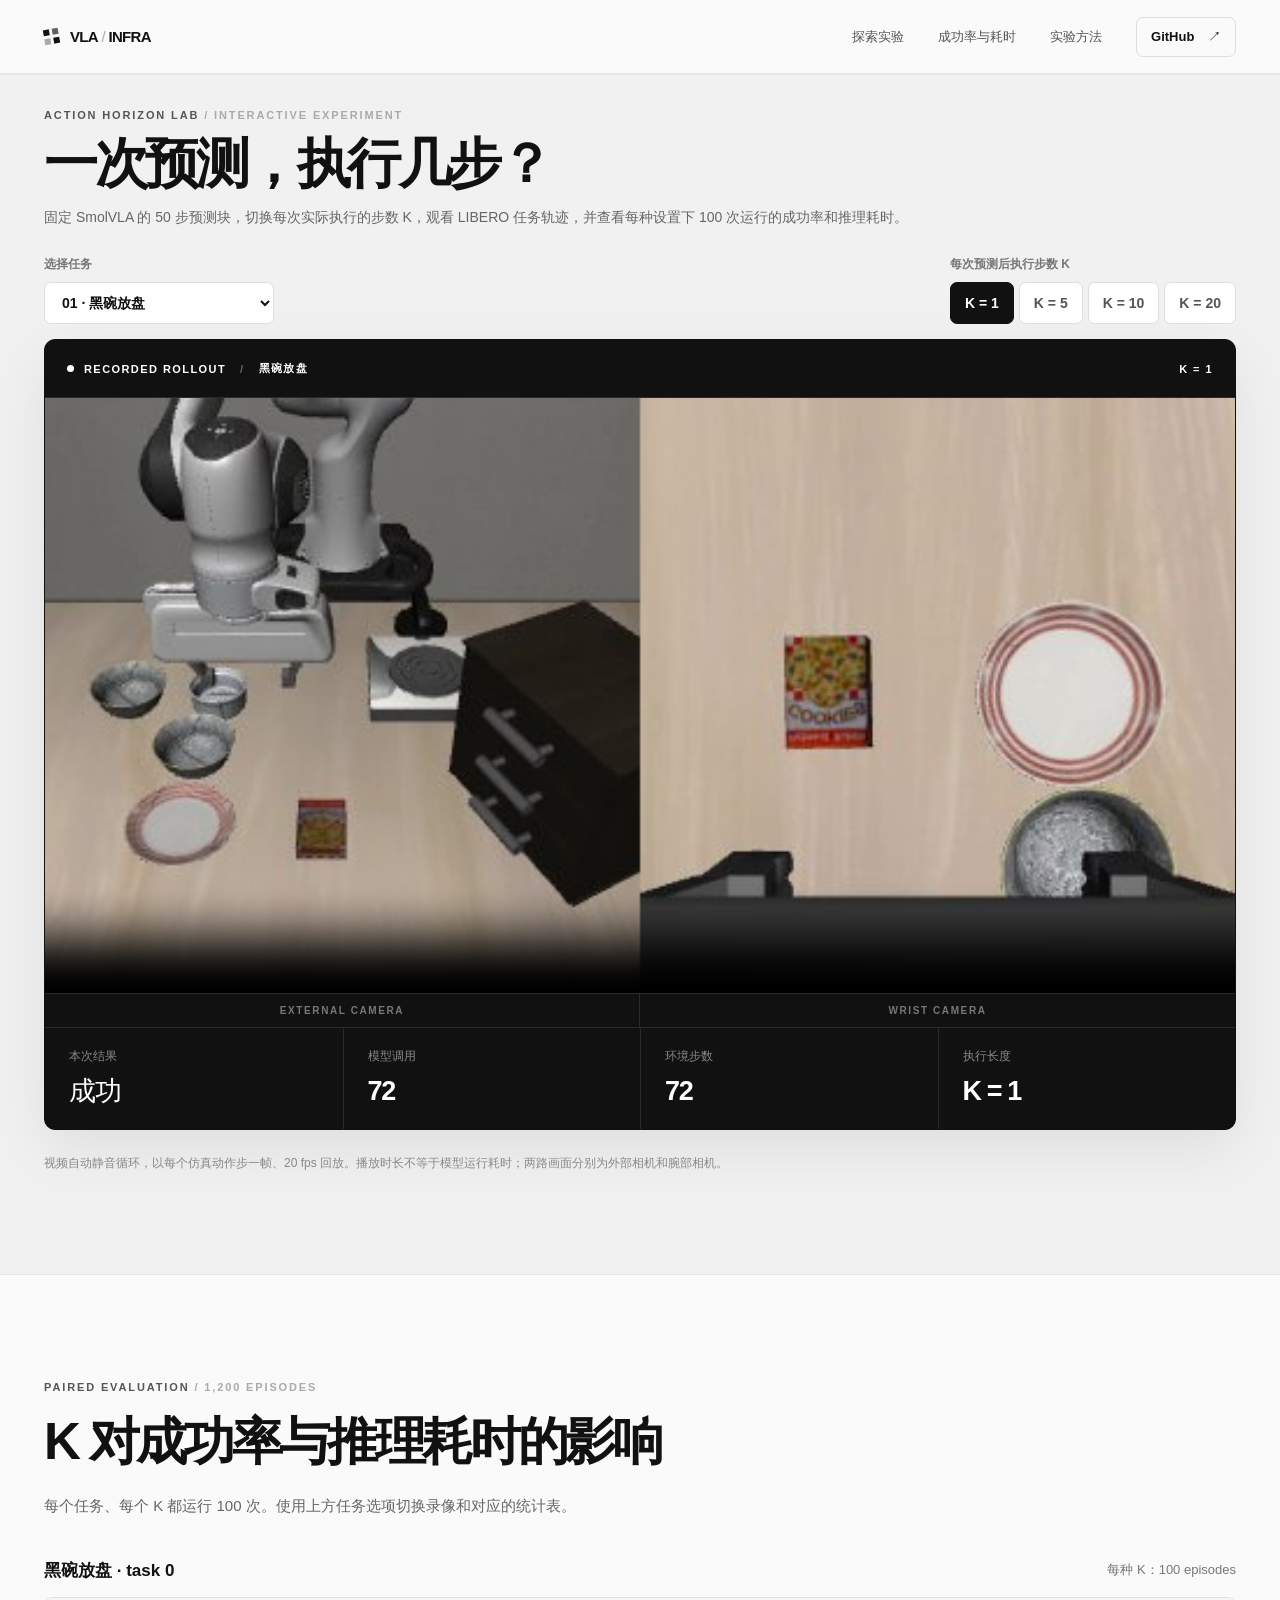
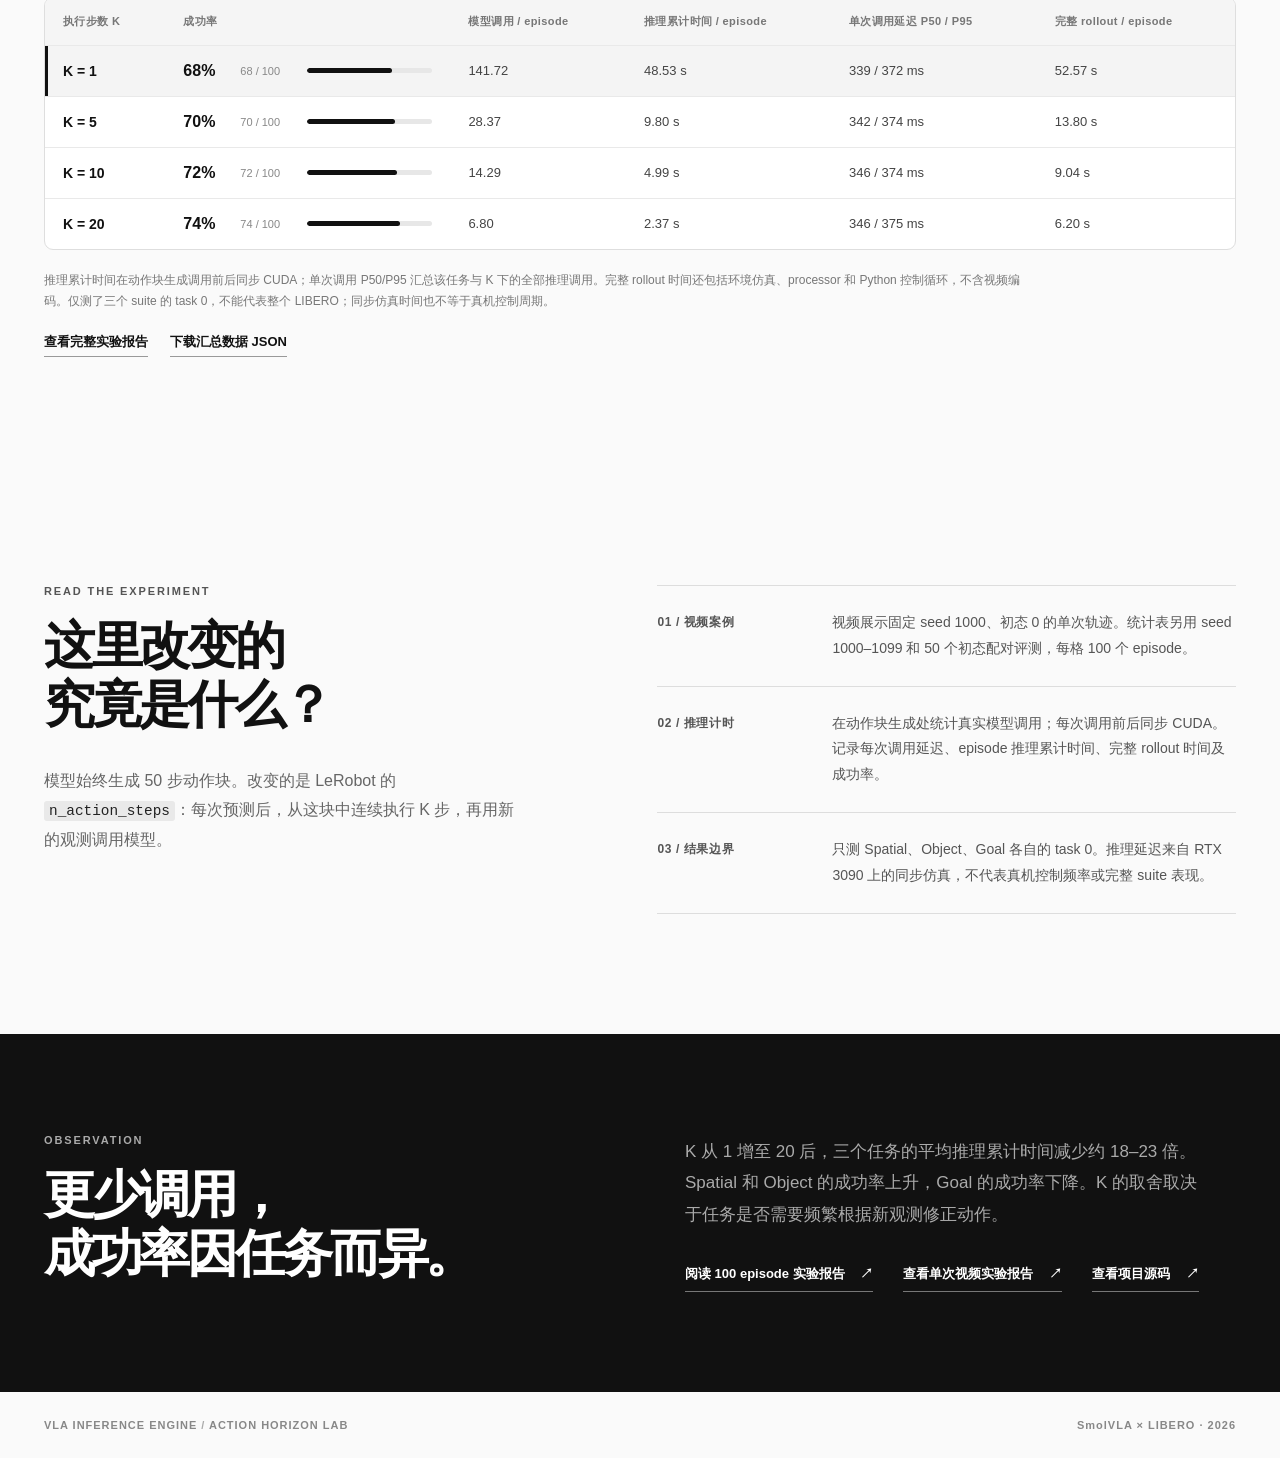
==== commit 9365ec2c: "Simplify task selection and remove duplicate rollout cards" ====
--- a/docs/index.html
+++ b/docs/index.html
@@ -7,9 +7,9 @@
     <meta name="description" content="SmolVLA × LIBERO：切换 K 值观看任务轨迹，并比较三个任务各 100 次运行的成功率与推理耗时。">
     <title>Action Horizon Lab · VLA Inference Engine</title>
     <link rel="stylesheet" href="showcase/style.css">
-    <link rel="stylesheet" href="showcase/first-screen.css">
-    <link rel="stylesheet" href="showcase/success-rate.css">
-    <script src="showcase/app.js" defer></script>
+    <link rel="stylesheet" href="showcase/first-screen.css?v=20261122-ui2">
+    <link rel="stylesheet" href="showcase/success-rate.css?v=20261122-ui2">
+    <script src="showcase/app.js?v=20261122-ui2" defer></script>
   </head>
   <body>
     <header class="site-header">
@@ -32,12 +32,12 @@
           </div>
           <div class="selector-row">
             <div class="selector-block">
-              <span class="selector-label">选择任务</span>
-              <div class="task-tabs" role="group" aria-label="选择 LIBERO 任务">
-                <button class="task-tab is-active" type="button" data-task="libero_spatial" aria-pressed="true"><span class="task-index">01</span> 黑碗放盘</button>
-                <button class="task-tab" type="button" data-task="libero_object" aria-pressed="false"><span class="task-index">02</span> 字母汤罐入篮</button>
-                <button class="task-tab" type="button" data-task="libero_goal" aria-pressed="false"><span class="task-index">03</span> 打开中间抽屉</button>
-              </div>
+              <label class="selector-label" for="task-select">选择任务</label>
+              <select id="task-select" class="task-select" aria-label="选择 LIBERO 任务">
+                <option value="libero_spatial">01 · 黑碗放盘</option>
+                <option value="libero_object">02 · 字母汤罐入篮</option>
+                <option value="libero_goal">03 · 打开中间抽屉</option>
+              </select>
             </div>
             <div class="selector-block">
               <span class="selector-label">每次预测后执行步数 K</span>
@@ -60,8 +60,6 @@
               <div><span class="stat-label">执行长度</span><strong id="stat-horizon">—</strong></div>
             </div>
           </div>
-          <div class="case-heading"><div><h3>同任务下的四条轨迹</h3><p id="task-instruction">—</p></div><span>点击卡片切换录像</span></div>
-          <div id="case-grid" class="case-grid" role="group" aria-label="选择每次预测后的执行步数"></div>
           <p class="explore-caption">视频自动静音循环，以每个仿真动作步一帧、20 fps 回放。播放时长不等于模型运行耗时；两路画面分别为外部相机和腕部相机。</p>
         </div>
       </section>
@@ -70,7 +68,7 @@
         <div class="success-heading">
           <p class="eyebrow">PAIRED EVALUATION <span class="muted">/ 1,200 EPISODES</span></p>
           <h2 id="success-title">K 对成功率与推理耗时的影响</h2>
-          <p>每个任务、每个 K 都运行 100 次。选择上方任务后，这里会显示对应的统计结果。</p>
+          <p>每个任务、每个 K 都运行 100 次。使用上方任务选项切换录像和对应的统计表。</p>
         </div>
         <div class="success-context"><span id="stats-task-title">黑碗放盘 · task 0</span><span id="stats-episode-count">每种 K：100 episodes</span></div>
         <div class="success-table-wrap" role="region" aria-label="成功率与推理耗时统计表" tabindex="0">
@@ -80,7 +78,7 @@
           </table>
         </div>
         <p class="success-note">推理累计时间在动作块生成调用前后同步 CUDA；单次调用 P50/P95 汇总该任务与 K 下的全部推理调用。完整 rollout 时间还包括环境仿真、processor 和 Python 控制循环，不含视频编码。仅测了三个 suite 的 task 0，不能代表整个 LIBERO；同步仿真时间也不等于真机控制周期。</p>
-        <div class="success-links"><a href="https://github.com/33Lucas33/VLA-Inference-Engine/blob/main/docs/experiments/action_horizon_success_rate_20261121/REPORT.zh-CN.md" target="_blank" rel="noopener noreferrer">查看完整实验报告</a><a href="showcase/success-rate.json">下载汇总数据 JSON</a></div>
+        <div class="success-links"><a href="https://github.com/33Lucas33/VLA-Inference-Engine/blob/main/docs/experiments/action_horizon_success_rate_20261121/REPORT.zh-CN.md" target="_blank" rel="noopener noreferrer">查看完整实验报告</a><a href="showcase/success-rate.json?v=20261122-ui2">下载汇总数据 JSON</a></div>
       </section>
 
       <section id="method" class="method-section page-wrap">
--- a/docs/showcase/first-screen.css
+++ b/docs/showcase/first-screen.css
@@ -42,7 +42,6 @@
   margin-bottom: 9px;
 }
 
-.first-screen .task-tabs,
 .horizon-tabs {
   display: flex;
   flex-wrap: wrap;
@@ -50,10 +49,31 @@
   margin: 0;
 }
 
-.first-screen .task-tab,
 .horizon-tab {
   min-height: 42px;
   padding: 10px 14px;
+}
+
+.task-select {
+  min-width: 230px;
+  min-height: 42px;
+  padding: 9px 36px 9px 13px;
+  border: 1px solid #dedede;
+  border-radius: 7px;
+  background: #fff;
+  color: #111;
+  font: inherit;
+  font-size: 14px;
+  font-weight: 650;
+}
+
+.task-select:hover {
+  border-color: #999;
+}
+
+.task-select:focus-visible {
+  outline: 3px solid #999;
+  outline-offset: 2px;
 }
 
 .horizon-tab {
@@ -93,16 +113,8 @@
     margin-top: 14px;
   }
 
-  .first-screen .task-tabs {
-    display: flex;
-  }
-
-  .first-screen .task-tab {
-    padding: 9px 11px;
-    font-size: 14px;
-  }
-
-  .task-index {
-    display: none;
+  .task-select {
+    width: 100%;
+    min-width: 0;
   }
 }
